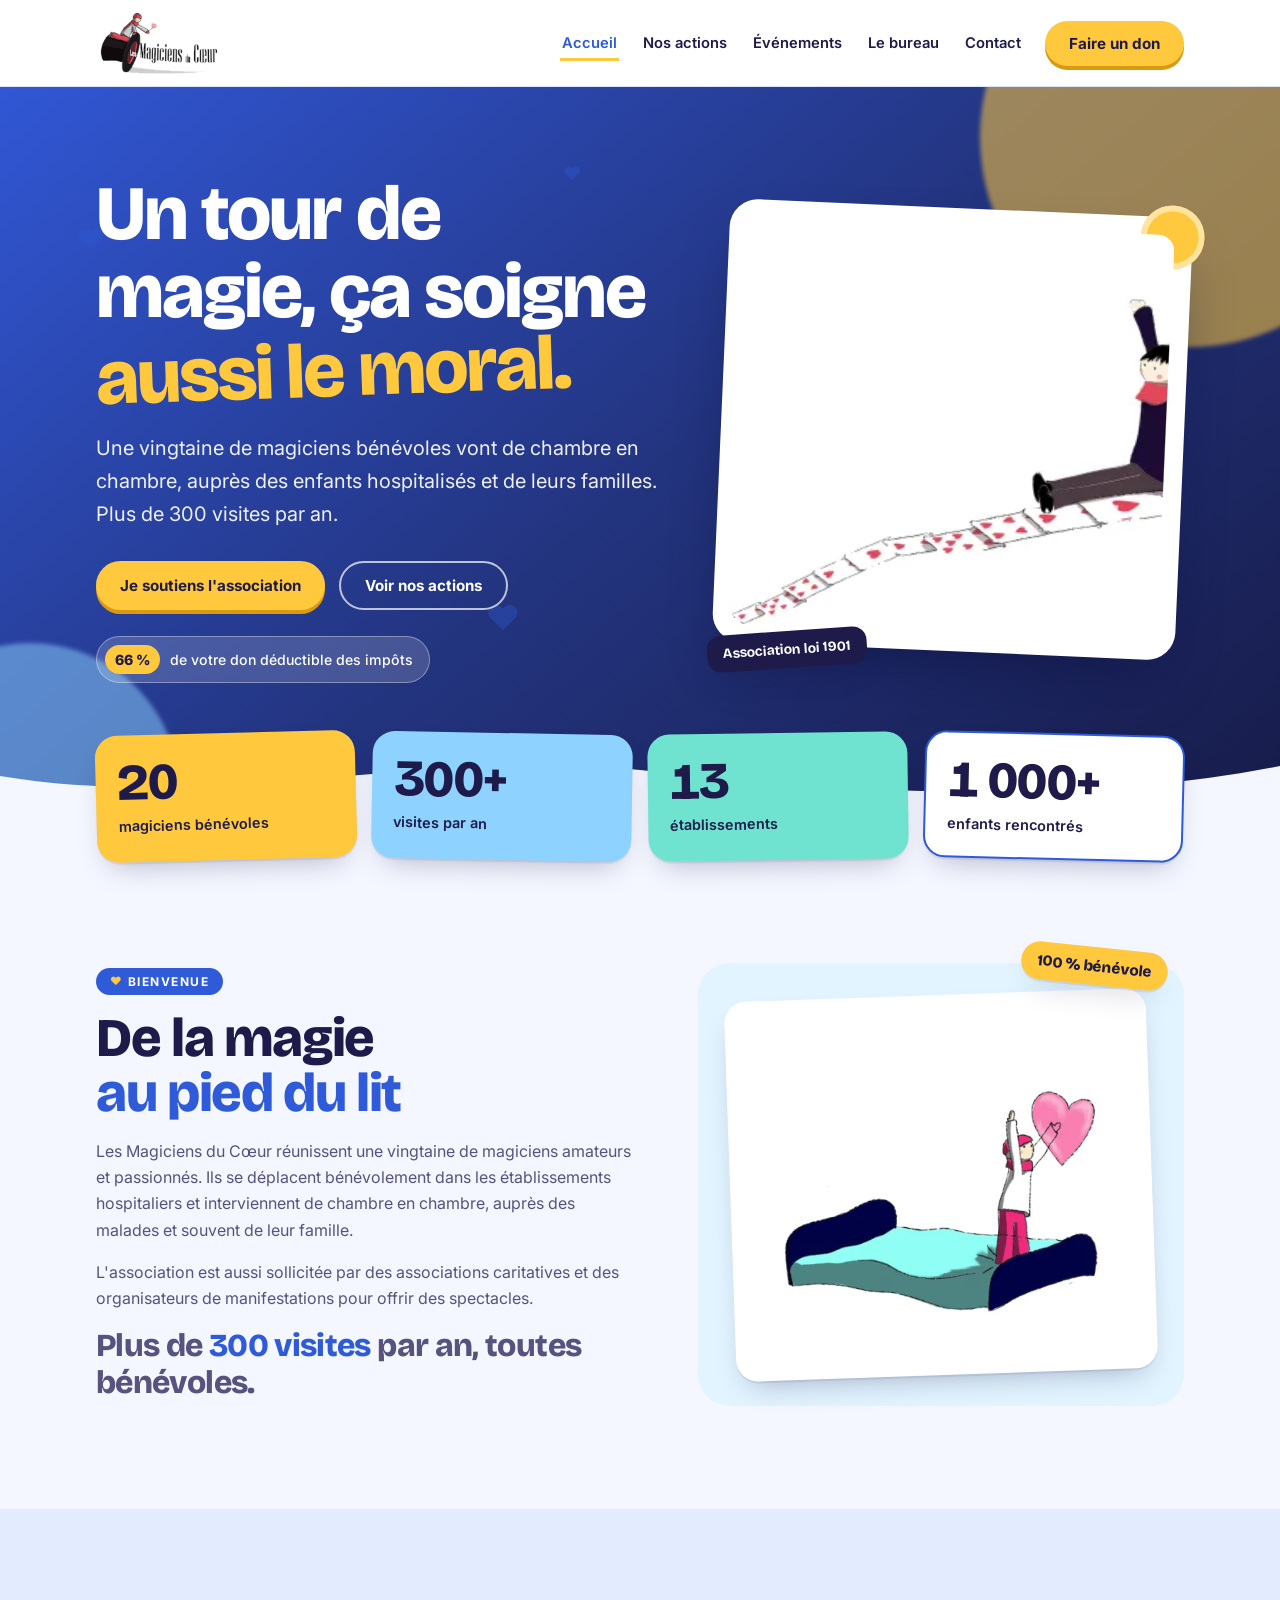
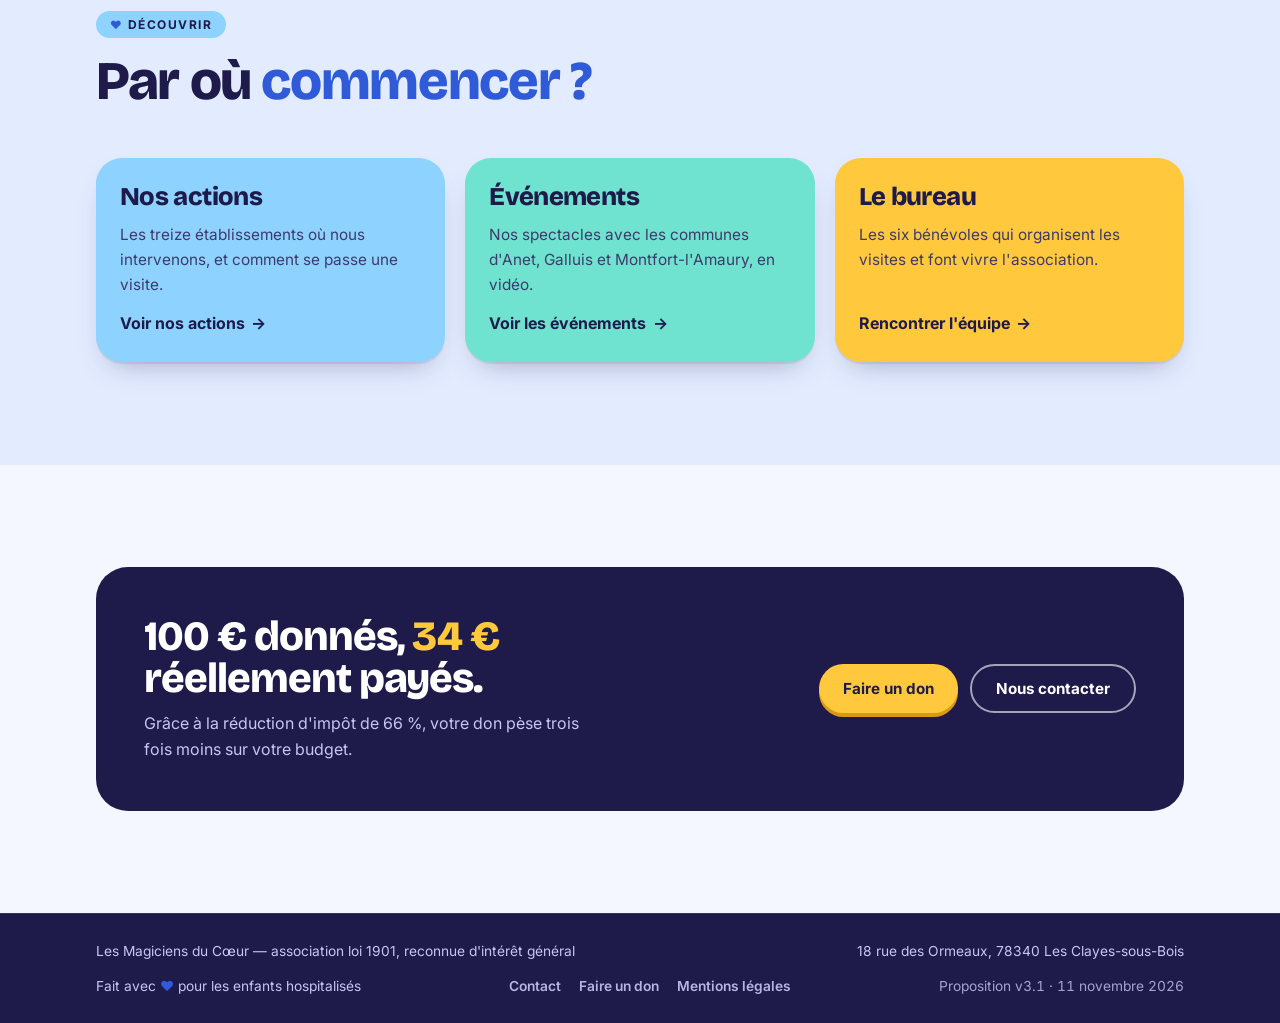
==== index.html @ b3594565 "Mise à jour du site le 12/11/2026 à 11:50 (Éditeur de site)" ====
<!doctype html>
<html lang="fr"><head>
<meta charset="utf-8">
<meta name="viewport" content="width=device-width, initial-scale=1, viewport-fit=cover">
<title>Le site des Magiciens du Cœur</title>
<meta name="description" content="Les Magiciens du Cœur : une vingtaine de magiciens bénévoles qui vont de chambre en chambre auprès des enfants hospitalisés. Plus de 300 visites par an.">
<meta name="theme-color" content="#2F5BD8">
<link rel="icon" type="image/png" href="img/logo.png">
<meta property="og:type" content="website">
<meta property="og:site_name" content="Les Magiciens du Cœur">
<meta property="og:title" content="Le site des Magiciens du Cœur">
<meta property="og:description" content="Les Magiciens du Cœur : une vingtaine de magiciens bénévoles qui vont de chambre en chambre auprès des enfants hospitalisés. Plus de 300 visites par an.">
<meta property="og:image" content="img/logo.png">
<link rel="stylesheet" href="https://fonts.googleapis.com/css2?family=Bricolage+Grotesque:opsz,wght@12..96,600;12..96,800&amp;family=Inter:wght@400;500;600;700&amp;display=swap">
<link rel="stylesheet" href="style.css">
<meta name="editeur-publication" content="rsale1107/magiciensducoeur"></head>
<body>
<a class="skip" href="#contenu">Aller au contenu</a>
<header>
  <div class="wrap nav">
    <a class="brand" href="index.html" aria-label="Les Magiciens du Cœur, accueil"><img src="img/logo.png" alt="Les Magiciens du Cœur"></a>
    <button class="burger" id="burger" type="button" aria-label="Ouvrir le menu" aria-expanded="false" aria-controls="menu">
      <svg viewBox="0 0 24 24" fill="none" stroke="currentColor" stroke-width="2.4" stroke-linecap="round"><path d="M4 7h16M4 12h16M4 17h16"></path></svg>
    </button>
    <nav class="menu" id="menu" aria-label="Menu principal">
      <a class="link" href="index.html" aria-current="page">Accueil</a><a class="link" href="actions.html">Nos actions</a><a class="link" href="evenements.html">Événements</a><a class="link" href="bureau.html">Le bureau</a><a class="link" href="contact.html">Contact</a>
      <a class="btn btn-sun" href="don.html">Faire un don</a>
    </nav>
  </div>
</header>
<main id="contenu">

<section class="hero" id="top">
  <div class="blob b1"></div><div class="blob b2"></div>
  <div class="hearts" aria-hidden="true">
    <span style="left:6%;top:18%;font-size:28px">♥</span>
    <span style="left:44%;top:10%;font-size:18px;animation-delay:-2s">♥</span>
    <span style="left:38%;bottom:22%;font-size:34px;animation-delay:-4s">♥</span>
    <span style="right:8%;bottom:30%;font-size:22px;animation-delay:-6s">♥</span>
  </div>
  <div class="wrap">
    <div class="hero-in">
      <div>
        <h1>Un tour de magie, ça soigne <span class="y">aussi&nbsp;le&nbsp;moral.</span></h1>
        <p class="sub">Une vingtaine de magiciens bénévoles vont de chambre en chambre, auprès des enfants hospitalisés et de leurs familles. Plus de 300 visites par an.</p>
        <div class="hero-cta">
          <a class="btn btn-sun" href="don.html">Je soutiens l'association</a>
          <a class="btn hero-ghost" href="actions.html">Voir nos actions</a>
        </div>
        <div class="hero-badge"><b>66 %</b> de votre don déductible des impôts</div>
      </div>
      <div class="stage">
        <div class="stage-card">
          <div class="sprite"><img src="img/anim.webp" alt="Petit magicien qui glisse sur un chemin de cartes, un ballon en forme de cœur à la main"></div>
        </div>
        <div class="stage-cap">Association loi 1901</div>
      </div>
    </div>
  </div>
  <svg class="wave" viewBox="0 0 1440 56" preserveAspectRatio="none" aria-hidden="true"><path d="M0 28 C 240 64 480 0 720 22 S 1200 60 1440 18 L1440 56 L0 56 Z"></path></svg>
</section>

<div class="wrap">
  <div class="figs">
    <div class="fig"><b>20</b><span>magiciens bénévoles</span></div>
    <div class="fig"><b>300+</b><span>visites par an</span></div>
    <div class="fig"><b>13</b><span>établissements</span></div>
    <div class="fig"><b>1 000+</b><span>enfants rencontrés</span></div>
  </div>
</div>

<section>
  <div class="wrap sec">
    <div class="mission">
      <div class="prose">
        <span class="tag">Bienvenue</span>
        <h2>De la magie <span class="hl">au pied du lit</span></h2>
        <p>Les Magiciens du Cœur réunissent une vingtaine de magiciens amateurs et passionnés. Ils se déplacent bénévolement dans les établissements hospitaliers et interviennent de chambre en chambre, auprès des malades et souvent de leur famille.</p>
        <p>L'association est aussi sollicitée par des associations caritatives et des organisateurs de manifestations pour offrir des spectacles.</p>
        <p class="quote">Plus de <em>300 visites</em> par an, toutes bénévoles.</p>
      </div>
      <div class="illus">
        <div class="frame"><img src="img/perso1.webp" alt="Illustration : un enfant debout sur son lit d'hôpital lève les bras vers un grand cœur rose"></div>
        <span class="sticker">100 % bénévole</span>
      </div>
    </div>
  </div>
</section>

<section class="band-sky">
  <div class="wrap sec">
    <div class="head">
      <span class="tag sky">Découvrir</span>
      <h2>Par où <span class="hl">commencer ?</span></h2>
    </div>
    <div class="doors">
      <a class="door" href="actions.html"><h3>Nos actions</h3><p>Les treize établissements où nous intervenons, et comment se passe une visite.</p><span class="go">Voir nos actions</span></a>
      <a class="door" href="evenements.html"><h3>Événements</h3><p>Nos spectacles avec les communes d'Anet, Galluis et Montfort-l'Amaury, en vidéo.</p><span class="go">Voir les événements</span></a>
      <a class="door" href="bureau.html"><h3>Le bureau</h3><p>Les six bénévoles qui organisent les visites et font vivre l'association.</p><span class="go">Rencontrer l'équipe</span></a>
    </div>
  </div>
</section>

<section>
  <div class="wrap sec">
    <div class="cta">
      <div><h2>100 € donnés, <span class="y">34 €</span> réellement payés.</h2><p>Grâce à la réduction d'impôt de 66 %, votre don pèse trois fois moins sur votre budget.</p></div>
      <div class="btns"><a class="btn btn-sun" href="don.html">Faire un don</a><a class="btn ghost" href="contact.html">Nous contacter</a></div>
    </div>
  </div>
</section>
</main>
<footer>
  <div class="wrap foot">
    <span>Les Magiciens du Cœur — association loi 1901, reconnue d'intérêt général</span>
    <span>18 rue des Ormeaux, 78340 Les Clayes-sous-Bois</span>
    <span>Fait avec <span class="h">♥</span> pour les enfants hospitalisés</span>
    <nav class="foot-links" aria-label="Liens utiles"><a href="contact.html">Contact</a><a href="don.html">Faire un don</a><a href="mentions-legales.html">Mentions légales</a></nav>
    <span class="ver">Proposition v3.1 · 11 novembre 2026</span>
  </div>
</footer>
<script src="site.js"></script>


</body></html>
---- style.css ----
/* Base commune à toutes les pages */
html{-webkit-text-size-adjust:100%}
:root{padding-top:env(safe-area-inset-top,0px);padding-bottom:env(safe-area-inset-bottom,0px)}
body{margin:0}
[hidden]{display:none!important}

/* Layout : bandes de couleur franches empilées comme un jeu de cartes, illustrations d'origine en vedette, contenu sur 1120px */
:root{
  --bg:#F4F7FF;
  --surface:#FFFFFF;
  --ink:#1E1B4B;
  --ink-soft:#57537E;
  --blue:#2F5BD8;
  --heart:#2F5BD8;
  --blue-deep:#1D3FA6;
  --blue-pale:#E3ECFF;
  --sky:#8ED2FF;
  --sky-pale:#E2F4FF;
  --sun:#FFC83D;
  --sun-pale:#FFF1C9;
  --mint:#6FE3CF;
  --mint-pale:#DDF8F3;
  --navy:#1E1B4B;
  --on-color:#1E1B4B;
  --on-navy:#FFFFFF;
  --on-navy-soft:#C9C5F0;
  --line:#DCE4F5;
  --shadow:0 2px 0 rgba(30,27,75,.08), 0 14px 30px -14px rgba(30,27,75,.35);
  --f-display:"Bricolage Grotesque","Avenir Next","Segoe UI",system-ui,sans-serif;
  --f-body:"Inter",-apple-system,BlinkMacSystemFont,"Segoe UI",Roboto,sans-serif;
}
@media (prefers-color-scheme: dark){
  :root:not([data-theme="light"]){
    --bg:#15132E;
    --surface:#1F1C40;
    --ink:#F4F2FF;
    --ink-soft:#B9B5DA;
    --blue:#7B97FF;
    --heart:#FF4F86;
    --blue-deep:#3F63D9;
    --blue-pale:#1A2350;
    --sky-pale:#182E48;
    --sun-pale:#3A3020;
    --mint-pale:#173A3A;
    --navy:#0C0A22;
    --line:#332F5C;
    --shadow:0 2px 0 rgba(0,0,0,.3), 0 14px 30px -14px rgba(0,0,0,.8);
    color-scheme:dark;
  }
}
:root[data-theme="dark"]{
  --bg:#15132E;
  --surface:#1F1C40;
  --ink:#F4F2FF;
  --ink-soft:#B9B5DA;
  --blue:#7B97FF;
    --heart:#FF4F86;
  --blue-deep:#3F63D9;
  --blue-pale:#1A2350;
  --sky-pale:#182E48;
  --sun-pale:#3A3020;
  --mint-pale:#173A3A;
  --navy:#0C0A22;
  --line:#332F5C;
  --shadow:0 2px 0 rgba(0,0,0,.3), 0 14px 30px -14px rgba(0,0,0,.8);
  color-scheme:dark;
}

*{box-sizing:border-box}
[hidden]{display:none!important}
body{background:var(--bg);color:var(--ink);font-family:var(--f-body);font-size:16px;line-height:1.65;-webkit-font-smoothing:antialiased;overflow-x:hidden}
body::before{content:"";position:fixed;inset:0 0 auto;height:env(safe-area-inset-top,0px);z-index:30;background:var(--surface)}
h1,h2,h3{font-family:var(--f-display);font-weight:800;line-height:1.02;text-wrap:balance;margin:0;letter-spacing:-.025em}
p{margin:0}
a{color:inherit}
img{max-width:100%;display:block}
:focus-visible{outline:3px solid var(--sun);outline-offset:3px;border-radius:6px}

.wrap{width:100%;max-width:1120px;margin-inline:auto;
  padding-left:max(16px,env(safe-area-inset-left,0px));
  padding-right:max(16px,env(safe-area-inset-right,0px))}
.sec{padding-block:clamp(56px,8vw,104px);display:flex;flex-direction:column;gap:clamp(28px,4vw,48px)}
.tag::before{content:"♥";color:var(--heart);font-size:.95em;letter-spacing:0}
.tag:not(.sky):not(.sun):not(.mint)::before{color:var(--sun)}
.tag{display:inline-flex;align-self:flex-start;align-items:center;gap:.5em;font:700 .75rem var(--f-body);letter-spacing:.12em;
  text-transform:uppercase;padding:6px 14px;border-radius:999px;background:var(--blue);color:#fff}
.tag.sky{background:var(--sky);color:var(--on-color)}
.tag.sun{background:var(--sun);color:var(--on-color)}
.tag.mint{background:var(--mint);color:var(--on-color)}
h2{font-size:clamp(2rem,5vw,3.4rem)}
h2 .hl{color:var(--blue)}
.lede{font-size:clamp(1.04rem,1.7vw,1.2rem);color:var(--ink-soft);max-width:60ch}
.head{display:flex;flex-direction:column;gap:16px}

.btn{display:inline-flex;align-items:center;justify-content:center;gap:.5em;font:700 .95rem var(--f-body);padding:13px 24px;
  border-radius:999px;border:0;text-decoration:none;cursor:pointer;transition:transform .18s cubic-bezier(.3,1.6,.5,1),box-shadow .18s}
.btn:hover{transform:translateY(-2px) rotate(-1deg)}
.btn-blue{background:var(--blue);color:#fff;box-shadow:0 4px 0 var(--blue-deep)}
.btn-sun{background:var(--sun);color:var(--on-color);box-shadow:0 4px 0 #D99A12}
.btn-white{background:#fff;color:#1E1B4B;box-shadow:0 4px 0 rgba(30,27,75,.25)}

/* ---------- en-tête ---------- */
header{position:sticky;top:env(safe-area-inset-top,0px);z-index:20;background:var(--surface);border-bottom:1px solid var(--line)}
.nav{display:flex;align-items:center;gap:10px 22px;flex-wrap:wrap;padding-block:10px}
.brand{margin-right:auto;display:flex;align-items:center;text-decoration:none;background:#fff;border-radius:14px;padding:2px 10px 2px 4px}
.brand img{height:62px;width:auto}
.nav a.link{text-decoration:none;font-weight:600;font-size:.92rem;color:var(--ink);padding:6px 2px;background:linear-gradient(var(--sun),var(--sun)) left bottom/0 3px no-repeat;transition:background-size .2s}
.nav a.link:hover{background-size:100% 3px}

/* ---------- ouverture ---------- */
.hero{position:relative;overflow:hidden;background:linear-gradient(140deg,#3157D5 0%,#23347F 52%,#171C4A 100%);color:#fff}
.blob{position:absolute;border-radius:50%;filter:blur(2px);opacity:.9;pointer-events:none}
.blob.b1{width:420px;height:420px;background:var(--sun);right:-120px;top:-160px;opacity:.55}
.blob.b2{width:300px;height:300px;background:var(--sky);left:-120px;bottom:-140px;opacity:.5}
.hearts{position:absolute;inset:0;pointer-events:none}
.hearts span{position:absolute;color:var(--heart);opacity:.35;animation:float 9s ease-in-out infinite}
@keyframes float{0%,100%{transform:translateY(0) rotate(-8deg)}50%{transform:translateY(-18px) rotate(8deg)}}
.hero .wrap{position:relative;z-index:1}
.hero-in{padding-block:clamp(48px,7vw,88px) clamp(80px,10vw,120px);display:grid;grid-template-columns:minmax(0,1.1fr) minmax(0,.9fr);gap:clamp(28px,5vw,60px);align-items:center}
.hero h1{font-size:clamp(2.5rem,6.6vw,4.8rem)}
.hero h1 .y{color:var(--sun);display:inline-block;transform:rotate(-2deg)}
.hero p.sub{font-size:clamp(1.05rem,1.8vw,1.25rem);max-width:44ch;margin-top:22px;color:rgba(255,255,255,.92)}
.hero-cta{display:flex;flex-wrap:wrap;gap:14px;margin-top:30px}
.hero-ghost{color:#fff;border:2px solid rgba(255,255,255,.7);background:transparent}
.hero-badge{margin-top:26px;display:inline-flex;align-items:center;gap:10px;background:rgba(255,255,255,.16);border:1px solid rgba(255,255,255,.35);
  padding:8px 16px 8px 8px;border-radius:999px;font-size:.88rem;font-weight:500}
.hero-badge b{background:var(--sun);color:#1E1B4B;border-radius:999px;padding:3px 10px;font-weight:800}

.stage{position:relative;min-width:0}
.stage-card{background:#fff;border-radius:28px;padding:18px;transform:rotate(2.5deg);box-shadow:0 30px 60px -24px rgba(10,15,60,.65);position:relative}
.stage-card::after{content:"";position:absolute;inset:-12px -12px auto auto;width:64px;height:64px;border-radius:50%;background:var(--sun);
  box-shadow:inset 0 0 0 6px rgba(255,255,255,.5);z-index:-1}
.sprite{position:relative;width:100%;aspect-ratio:300/286;max-width:100%;overflow:hidden;border-radius:16px;background:#fff}
.sprite img{position:absolute;top:0;left:0;height:100%;width:700%;max-width:none;animation:play 3.5s steps(7) infinite}
@keyframes play{from{transform:translateX(0)}to{transform:translateX(-100%)}}
.stage-cap{position:absolute;left:-14px;bottom:-18px;background:var(--navy);color:#fff;font:700 .86rem var(--f-display);padding:10px 16px;border-radius:14px;transform:rotate(-4deg);box-shadow:var(--shadow)}
.wave{position:absolute;left:0;right:0;bottom:-1px;height:56px;width:100%;display:block}
.wave path{fill:var(--bg)}

/* ---------- chiffres ---------- */
.figs{display:grid;grid-template-columns:repeat(4,minmax(0,1fr));gap:16px;margin-top:clamp(-70px,-6vw,-40px);position:relative;z-index:2}
.fig{border-radius:22px;padding:22px 22px 20px;display:flex;flex-direction:column;gap:6px;color:var(--on-color);box-shadow:var(--shadow);min-width:0}
.fig:nth-child(1){background:var(--sun);transform:rotate(-1.5deg)}
.fig:nth-child(2){background:var(--sky);transform:rotate(1deg)}
.fig:nth-child(3){background:var(--mint);transform:rotate(-.8deg)}
.fig:nth-child(4){background:#fff;transform:rotate(1.4deg);border:2px solid var(--blue)}
.fig b{font:800 clamp(2.2rem,4.6vw,3.2rem)/1 var(--f-display);font-variant-numeric:tabular-nums;letter-spacing:-.03em}
.fig span{font-size:.9rem;font-weight:600}

/* ---------- mission ---------- */
.mission{display:grid;grid-template-columns:minmax(0,1.05fr) minmax(0,.95fr);gap:clamp(28px,5vw,64px);align-items:center}
.prose{display:flex;flex-direction:column;gap:16px;min-width:0;max-width:60ch}
.prose p{color:var(--ink-soft)}
.quote{font:800 clamp(1.4rem,2.8vw,2rem)/1.15 var(--f-display);color:var(--ink);letter-spacing:-.02em}
.quote em{font-style:normal;color:var(--blue)}
.illus{background:var(--sky-pale);border-radius:32px;padding:clamp(18px,3vw,32px);position:relative;min-width:0}
.illus .frame{background:#fff;border-radius:22px;padding:14px;transform:rotate(-2deg);box-shadow:var(--shadow)}
.illus .sticker{position:absolute;right:16px;top:-16px;background:var(--sun);color:#1E1B4B;font:800 .95rem var(--f-display);padding:10px 16px;border-radius:999px;transform:rotate(6deg);box-shadow:var(--shadow)}

/* ---------- établissements ---------- */
.band-sky{background:var(--blue-pale)}
.places{display:grid;grid-template-columns:minmax(0,1.3fr) minmax(0,.7fr);gap:clamp(24px,4vw,48px);align-items:center}
.chips{display:flex;flex-wrap:wrap;gap:10px}
.chip{border-radius:999px;padding:9px 16px;font-weight:600;font-size:.92rem;color:var(--on-color);box-shadow:0 2px 0 rgba(30,27,75,.12)}
.chip:nth-child(4n+1){background:var(--sun)}
.chip:nth-child(4n+2){background:var(--sky)}
.chip:nth-child(4n+3){background:var(--mint)}
.chip:nth-child(4n+4){background:#fff;border:2px solid var(--blue);color:#1E1B4B}
.places .pic{background:#fff;border-radius:26px;padding:12px;transform:rotate(3deg);box-shadow:var(--shadow);min-width:0}

/* ---------- parrains ---------- */
.towns{display:grid;grid-template-columns:repeat(3,minmax(0,1fr));gap:20px}
.town{background:var(--surface);border-radius:24px;overflow:hidden;display:flex;flex-direction:column;box-shadow:var(--shadow);min-width:0;border:1px solid var(--line)}
.town .top{height:96px;display:flex;align-items:flex-end;padding:16px 20px;position:relative}
.town:nth-child(1) .top{background:var(--sun)}
.town:nth-child(2) .top{background:var(--sky)}
.town:nth-child(3) .top{background:var(--mint)}
.town .top h3{font-size:1.7rem;color:var(--on-color)}
.town .play{position:absolute;right:18px;top:18px;width:46px;height:46px;border-radius:50%;background:var(--blue);display:grid;place-items:center;
  text-decoration:none;box-shadow:0 4px 0 var(--blue-deep);transition:transform .18s cubic-bezier(.3,1.6,.5,1)}
.town .play:hover{transform:scale(1.1)}
.town .play svg{width:16px;height:16px;margin-left:3px}
.town .body{padding:18px 20px 22px;display:flex;flex-direction:column;gap:12px}
.town .body p{color:var(--ink-soft);font-size:.94rem}
.town .links{display:flex;flex-wrap:wrap;gap:8px 18px}
.town .links a{font-weight:700;font-size:.9rem;color:var(--blue);text-decoration:none}
.town .links a:hover{text-decoration:underline}

/* ---------- bureau ---------- */
.people{display:grid;grid-template-columns:repeat(3,minmax(0,1fr));gap:clamp(18px,3vw,30px)}
.person{border-radius:26px;padding:12px 12px 18px;display:flex;flex-direction:column;gap:14px;box-shadow:var(--shadow);min-width:0;
  transition:transform .25s cubic-bezier(.3,1.6,.5,1)}
.person:nth-child(6n+1){background:var(--blue);transform:rotate(-1.6deg)}
.person:nth-child(6n+2){background:var(--sky);transform:rotate(1.2deg)}
.person:nth-child(6n+3){background:var(--sun);transform:rotate(-.8deg)}
.person:nth-child(6n+4){background:var(--mint);transform:rotate(1.5deg)}
.person:nth-child(6n+5){background:var(--sun);transform:rotate(-1.2deg)}
.person:nth-child(6n+6){background:var(--sky);transform:rotate(.9deg)}
.person:hover{transform:rotate(0) translateY(-4px)}
.person img{width:100%;aspect-ratio:1/1;object-fit:cover;border-radius:18px;background:#fff}
.person .who{padding-inline:8px;display:flex;flex-direction:column;gap:2px;color:#1E1B4B}
.person:nth-child(6n+1) .who{color:#fff}
.person .who b{font:800 1.25rem/1.15 var(--f-display);letter-spacing:-.01em}
.person .who span{font-size:.86rem;font-weight:600;opacity:.85}

/* ---------- don ---------- */
.band-sun{background:var(--sun);color:#1E1B4B}
.band-sun .lede{color:#3E3A6B}
.band-sun h2 .hl{color:#1D3FA6}
.don{display:grid;grid-template-columns:minmax(0,1.05fr) minmax(0,.95fr);gap:clamp(24px,4vw,48px);align-items:start}
.calc{background:#fff;color:#1E1B4B;border-radius:28px;padding:clamp(22px,3vw,32px);display:flex;flex-direction:column;gap:18px;
  box-shadow:0 6px 0 #D99A12,0 30px 50px -30px rgba(120,70,0,.6);min-width:0}
.calc h3{font-size:1.5rem}
.amounts{display:flex;flex-wrap:wrap;gap:8px}
.amt{background:#F4F7FF;border:2px solid #DCE4F5;color:#1E1B4B;border-radius:999px;padding:9px 18px;font:700 .95rem var(--f-body);cursor:pointer;font-variant-numeric:tabular-nums}
.amt:hover{border-color:#2F5BD8}
.amt[aria-pressed="true"]{background:#2F5BD8;border-color:#2F5BD8;color:#fff}
.field{display:flex;flex-direction:column;gap:7px}
.field label{font-size:.78rem;font-weight:700;letter-spacing:.08em;text-transform:uppercase;color:#57537E}
.inputrow{display:flex;align-items:center;gap:10px;border:2px solid #DCE4F5;border-radius:14px;padding:10px 16px;background:#F4F7FF}
.inputrow:focus-within{border-color:#2F5BD8}
.inputrow input{border:0;background:transparent;color:#1E1B4B;font:800 1.6rem var(--f-display);width:100%;min-width:0;font-variant-numeric:tabular-nums}
.inputrow input:focus{outline:none}
.inputrow .cur{font:800 1.5rem var(--f-display);color:#57537E}
.result{background:linear-gradient(135deg,#3B68E8,#1F3FA8);color:#fff;border-radius:18px;padding:20px 22px;display:flex;flex-direction:column;gap:6px}
.result .big{font:800 clamp(2.4rem,5vw,3.2rem)/1 var(--f-display);font-variant-numeric:tabular-nums;letter-spacing:-.03em}
.result .cap{font-size:.9rem;opacity:.92}
.pp{display:flex;align-items:center;justify-content:center;gap:0;white-space:pre-wrap;width:100%;padding:15px 20px;border-radius:999px;
  background:#FFC439;color:#142C8E;font:700 1.02rem var(--f-body);text-decoration:none;box-shadow:0 4px 0 #D9A21E;
  transition:transform .18s cubic-bezier(.3,1.6,.5,1)}
.pp:hover{transform:translateY(-2px)}
.pp .wm{font-style:italic;font-weight:800;letter-spacing:-.01em}
.pp .wm i{font-style:inherit;color:#0070E0}
.pp-note{font-size:.8rem;color:#57537E;text-align:center;margin-top:-8px}
.pp-cfg{font-size:.8rem;color:#9A5B00;background:#FFF1C9;border-radius:10px;padding:8px 12px;text-align:center;margin-top:-8px}
.ver{font-variant-numeric:tabular-nums;opacity:.8}
.fineprint{font-size:.78rem;color:#57537E;line-height:1.6}
.side{display:flex;flex-direction:column;gap:18px;min-width:0}
.addr{background:#1E1B4B;color:#fff;border-radius:24px;padding:22px 24px;display:flex;flex-direction:column;gap:3px;transform:rotate(-1deg)}
.addr .lbl{font:700 .75rem var(--f-body);letter-spacing:.12em;text-transform:uppercase;color:var(--sun);margin-bottom:8px}
.addr b{font:800 1.15rem var(--f-display)}
.addr .line{color:#C9C5F0}
.copy{align-self:flex-start;margin-top:14px;background:transparent;border:2px solid rgba(255,255,255,.4);color:#fff;border-radius:999px;padding:7px 16px;font:700 .85rem var(--f-body);cursor:pointer}
.copy:hover{border-color:var(--sun)}
.side p{color:#3E3A6B}

/* ---------- contact ---------- */
.band-navy{background:var(--navy);color:var(--on-navy);position:relative;overflow:hidden}
.band-navy .lede{color:var(--on-navy-soft)}
.band-navy h2 .hl{color:var(--sun)}
.contact{display:grid;grid-template-columns:minmax(0,.8fr) minmax(0,1.2fr);gap:clamp(24px,4vw,56px);align-items:start}
.contact .illu{background:#fff;border-radius:24px;padding:12px;transform:rotate(-3deg);max-width:320px}
.form{display:grid;grid-template-columns:repeat(2,minmax(0,1fr));gap:14px;min-width:0}
.form .full{grid-column:1/-1}
.form label{display:block;margin-bottom:6px;font-size:.78rem;font-weight:700;letter-spacing:.08em;text-transform:uppercase;color:var(--on-navy-soft)}
.form input,.form select,.form textarea{width:100%;min-width:0;background:rgba(255,255,255,.08);color:#fff;border:2px solid rgba(255,255,255,.2);
  border-radius:14px;padding:12px 15px;font:400 1rem var(--f-body)}
.form input:focus,.form select:focus,.form textarea:focus{outline:none;border-color:var(--sky)}
.form textarea{min-height:140px;resize:vertical}
.form input::placeholder,.form textarea::placeholder{color:rgba(255,255,255,.45)}
.form select{appearance:none;background-image:linear-gradient(45deg,transparent 50%,#C9C5F0 50%),linear-gradient(135deg,#C9C5F0 50%,transparent 50%);
  background-position:calc(100% - 20px) 50%,calc(100% - 14px) 50%;background-size:6px 6px,6px 6px;background-repeat:no-repeat;padding-right:40px}
.form select option{background:#1E1B4B;color:#fff}
.sent{background:var(--blue);border-radius:24px;padding:24px;display:flex;flex-direction:column;gap:8px}
.sent b{font:800 1.5rem var(--f-display)}

footer{background:var(--navy);color:var(--on-navy-soft);font-size:.86rem;border-top:1px solid rgba(255,255,255,.1)}
.foot{padding-block:26px;display:flex;flex-wrap:wrap;gap:12px 28px;justify-content:space-between;align-items:center}
.foot .h{color:var(--heart)}

@media (max-width:900px){
  .hero-in,.mission,.places,.don,.contact{grid-template-columns:minmax(0,1fr)}
  .stage{max-width:420px;margin-inline:auto;width:100%}
  .figs{grid-template-columns:repeat(2,minmax(0,1fr))}
  .towns,.people{grid-template-columns:repeat(2,minmax(0,1fr))}
  .places .pic{max-width:420px}
  .contact .illu{display:none}
}
@media (max-width:560px){
  .towns,.people,.form{grid-template-columns:minmax(0,1fr)}
  .people{max-width:360px;margin-inline:auto;width:100%}
  .brand img{height:52px}
  .nav a.link{font-size:.84rem}
  .nav .btn{padding:10px 16px;font-size:.86rem}
}
@media (prefers-reduced-motion:reduce){
  *{animation:none!important;transition:none!important}
  .sprite img{transform:translateX(-42.857%)}
}

/* ---------- navigation ---------- */
.nav a.link[aria-current="page"]{background-size:100% 3px;color:var(--blue)}
.burger{display:none;margin-left:auto;background:transparent;border:2px solid var(--line);border-radius:12px;width:44px;height:44px;cursor:pointer;color:var(--ink);align-items:center;justify-content:center}
.burger svg{width:22px;height:22px}
.menu{display:flex;align-items:center;gap:6px 22px;flex-wrap:wrap}
@media (max-width:860px){
  .burger{display:inline-flex}
  .brand{margin-right:0}
  .menu{display:none;width:100%;flex-direction:column;align-items:stretch;gap:2px;padding-block:8px 14px}
  .menu.open{display:flex}
  .nav a.link{padding:12px 4px;font-size:1rem;border-bottom:1px solid var(--line);background:none}
  .nav a.link[aria-current="page"]{color:var(--blue);background:none}
  .menu .btn{margin-top:10px}
}

/* ---------- en-tête des pages intérieures ---------- */
.phero{position:relative;overflow:hidden;background:linear-gradient(140deg,#3157D5 0%,#23347F 52%,#171C4A 100%);color:#fff}
.phero .wrap{position:relative;z-index:1}
.phero-in{padding-block:clamp(44px,6vw,72px) clamp(72px,9vw,104px);display:flex;flex-direction:column;gap:16px;max-width:760px}
.phero h1{font-size:clamp(2.3rem,6vw,4rem)}
.phero h1 .y{color:var(--sun)}
.phero p{font-size:clamp(1.04rem,1.7vw,1.2rem);color:rgba(255,255,255,.88);max-width:56ch}
.crumb{font-size:.86rem;color:rgba(255,255,255,.75)}
.crumb a{color:#fff;font-weight:600;text-decoration:none}
.crumb a:hover{text-decoration:underline}

.phero .blob.b1{opacity:.28}
.phero:has(+ .band-sun) .wave path{fill:var(--sun)}
.phero:has(+ .band-navy) .wave path{fill:var(--navy)}
.phero:has(+ .band-sky) .wave path{fill:var(--blue-pale)}

/* ---------- cartes d'orientation (accueil) ---------- */
.doors{display:grid;grid-template-columns:repeat(3,minmax(0,1fr));gap:20px}
.door{border-radius:26px;padding:26px 24px;display:flex;flex-direction:column;gap:12px;text-decoration:none;color:#1E1B4B;box-shadow:var(--shadow);
  transition:transform .22s cubic-bezier(.3,1.6,.5,1);min-width:0}
.door:hover{transform:translateY(-4px) rotate(-.6deg)}
.door:nth-child(1){background:var(--sky)}
.door:nth-child(2){background:var(--mint)}
.door:nth-child(3){background:var(--sun)}
.door h3{font-size:1.6rem}
.door p{font-size:.96rem;color:#3E3A6B}
.door .go{margin-top:auto;font-weight:700;display:inline-flex;align-items:center;gap:.4em}
.door .go::after{content:"→";transition:transform .2s}
.door:hover .go::after{transform:translateX(4px)}

/* ---------- bandeau d'appel ---------- */
.cta{background:var(--navy);color:#fff;border-radius:32px;padding:clamp(28px,4vw,48px);display:flex;flex-wrap:wrap;gap:20px 32px;align-items:center;justify-content:space-between;position:relative;overflow:hidden}
.cta h2{font-size:clamp(1.7rem,3.6vw,2.6rem);max-width:20ch}
.cta h2 .y{color:var(--sun)}
.cta p{color:#C9C5F0;margin-top:10px;max-width:46ch}
.cta .btns{display:flex;flex-wrap:wrap;gap:12px}
.cta .ghost{color:#fff;border:2px solid rgba(255,255,255,.6);background:transparent}

/* ---------- événements ---------- */
.empty{border:2px dashed var(--line);border-radius:28px;padding:clamp(26px,4vw,40px);display:grid;grid-template-columns:auto minmax(0,1fr);gap:20px 28px;align-items:center;background:var(--surface)}
.empty .cal{width:92px;height:100px;border-radius:18px;background:#fff;box-shadow:var(--shadow);overflow:hidden;display:flex;flex-direction:column;text-align:center;color:#1E1B4B}
.empty .cal b{background:var(--heart);color:#fff;font:800 .8rem var(--f-body);letter-spacing:.12em;padding:6px 0;text-transform:uppercase}
.empty .cal span{font:800 2.4rem/1 var(--f-display);margin:auto}
.empty h3{font-size:1.5rem}
.empty p{color:var(--ink-soft);margin-top:8px;max-width:56ch}
.empty .btn{margin-top:16px}
.kinds{display:grid;grid-template-columns:repeat(3,minmax(0,1fr));gap:16px}
.kind{background:var(--surface);border:1px solid var(--line);border-radius:22px;padding:22px;display:flex;flex-direction:column;gap:8px;min-width:0}
.kind h3{font-size:1.2rem}
.kind p{color:var(--ink-soft);font-size:.95rem}
.kind .dot{width:40px;height:40px;border-radius:12px;display:grid;place-items:center;font-size:1.2rem;color:#1E1B4B}
.kind:nth-child(1) .dot{background:var(--sky)}
.kind:nth-child(2) .dot{background:var(--mint)}
.kind:nth-child(3) .dot{background:var(--sun)}

/* ---------- contact ---------- */
.coords{display:flex;flex-direction:column;gap:14px}
.coord{background:rgba(255,255,255,.07);border:1px solid rgba(255,255,255,.16);border-radius:18px;padding:16px 18px;display:flex;flex-direction:column;gap:2px}
.coord .lbl{font:700 .74rem var(--f-body);letter-spacing:.12em;text-transform:uppercase;color:var(--sun)}
.coord span{color:#fff}

@media (max-width:900px){
  .doors,.kinds{grid-template-columns:minmax(0,1fr)}
  .empty{grid-template-columns:minmax(0,1fr)}
}

/* ===== v3.1 ===== */
.skip{position:absolute;left:12px;top:-60px;z-index:100;background:var(--sun);color:#1E1B4B;font-weight:700;padding:10px 16px;border-radius:10px;text-decoration:none}
.skip:focus{top:calc(12px + env(safe-area-inset-top,0px))}
.foot-links{display:flex;flex-wrap:wrap;gap:6px 18px}
.foot-links a{color:inherit;font-weight:600;text-decoration:none;opacity:.9}
.foot-links a:hover{text-decoration:underline;opacity:1}
.town .thumb{position:relative;display:block;aspect-ratio:16/9;overflow:hidden;background:#1E1B4B;text-decoration:none}
.town .thumb img{width:100%;height:100%;object-fit:cover;display:block;transition:transform .4s ease}
.town .thumb:hover img{transform:scale(1.05)}
.town .thumb::after{content:"";position:absolute;inset:0;background:linear-gradient(180deg,rgba(30,27,75,0) 40%,rgba(30,27,75,.75))}
.town .tplay{position:absolute;left:50%;top:50%;width:64px;height:64px;margin:-32px 0 0 -32px;border-radius:50%;background:rgba(47,91,216,.92);display:grid;place-items:center;z-index:1;box-shadow:0 8px 20px rgba(0,0,0,.35)}
.town .tplay svg{width:22px;height:22px;margin-left:4px}
.town .tcap{position:absolute;left:16px;bottom:12px;z-index:1;color:#fff;font-weight:700;font-size:.9rem}
.form-cfg{font-size:.85rem;color:#9A5B00;background:#FFF1C9;border-radius:10px;padding:10px 14px;margin:0}
.legal{display:grid;grid-template-columns:repeat(2,minmax(0,1fr));gap:18px}
.legal .lg{background:var(--surface);border:1px solid var(--line);border-radius:20px;padding:22px 24px;display:flex;flex-direction:column;gap:8px;min-width:0}
.legal .lg h2{font-size:1.15rem}
.legal .lg p{color:var(--ink-soft);font-size:.95rem}
.todo{background:#FFF1C9;color:#9A5B00;border-radius:6px;padding:0 6px;font-weight:600}
@media (max-width:700px){.legal{grid-template-columns:minmax(0,1fr)}}
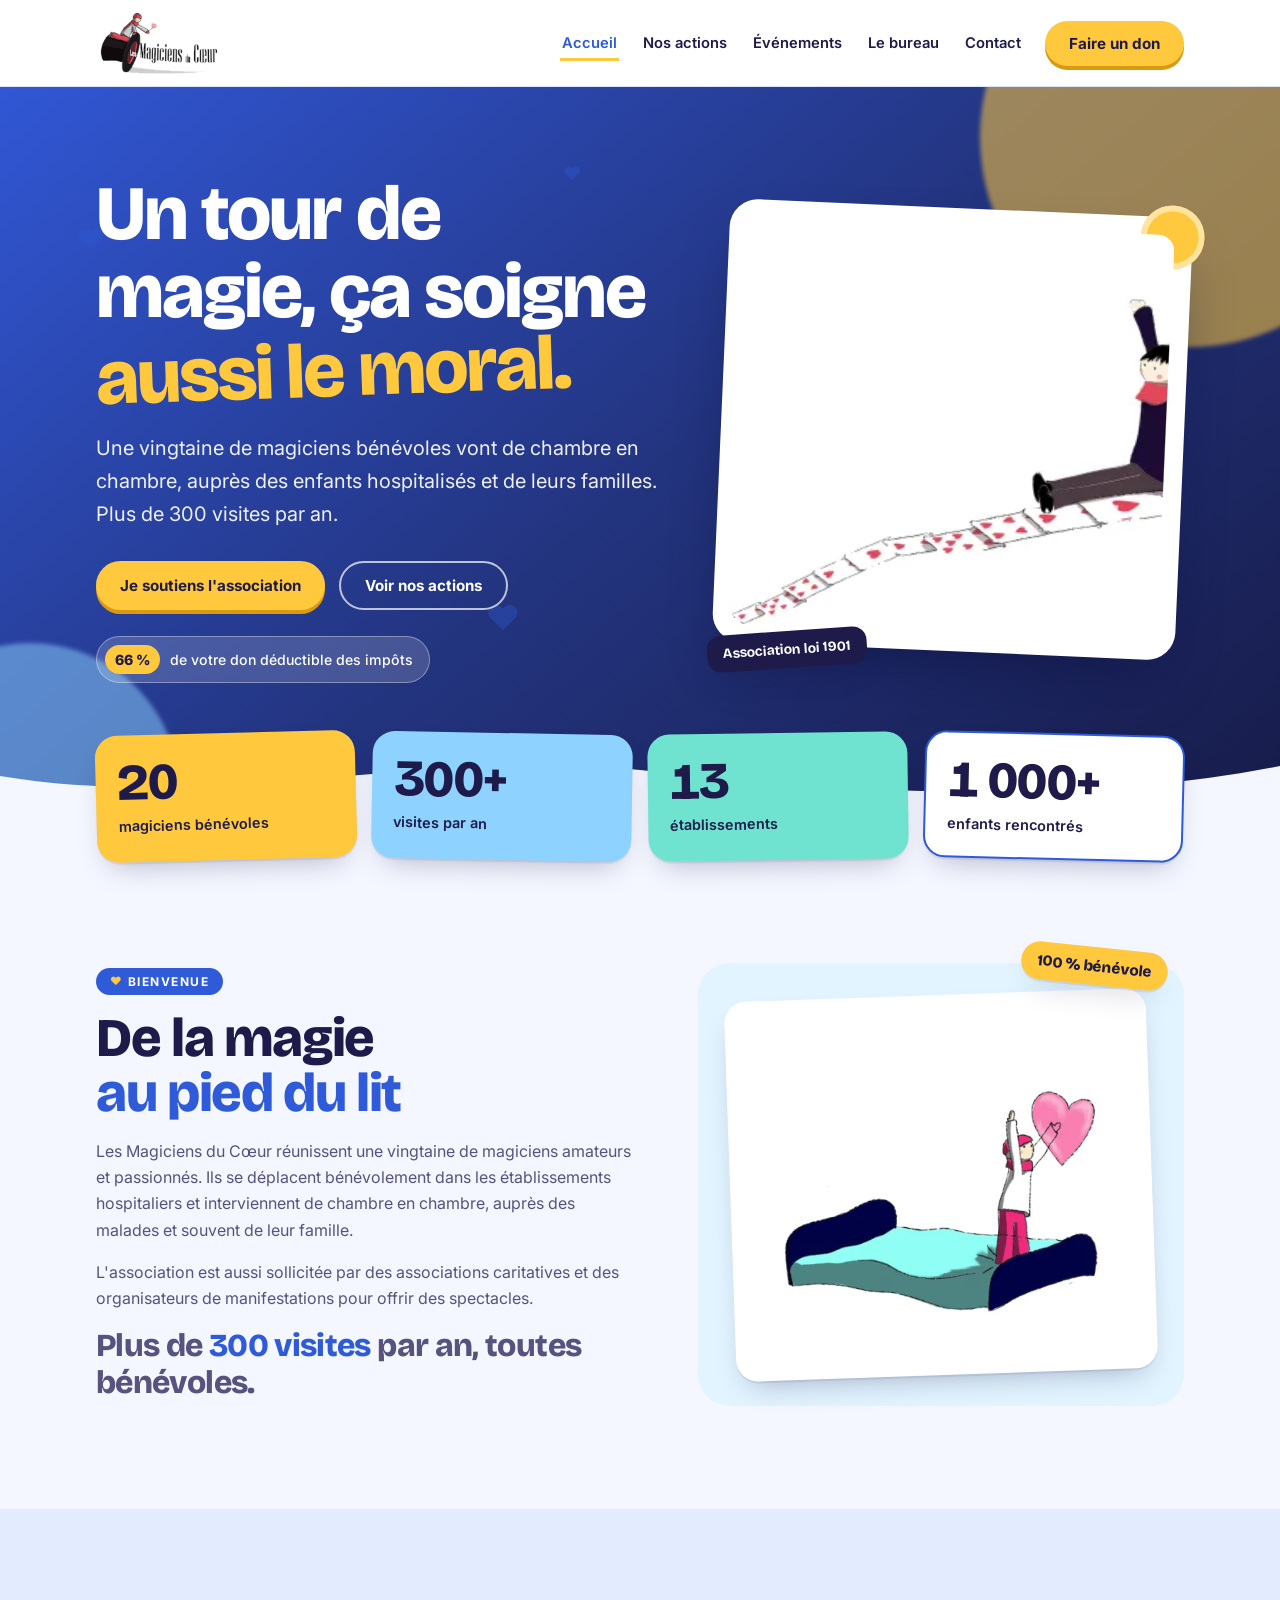
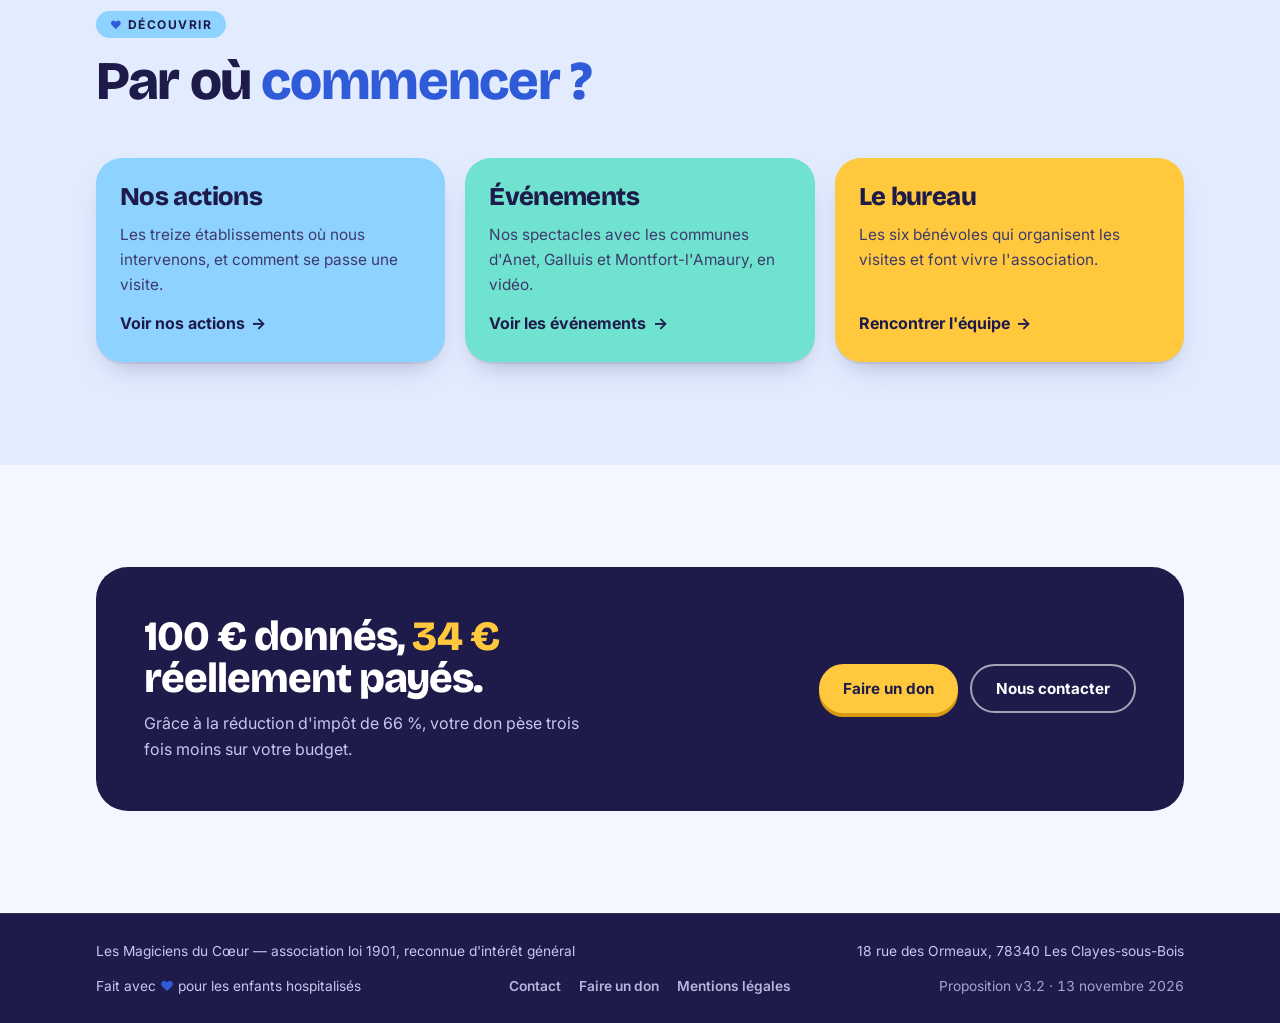
==== commit 72c7115a: "Mise à jour du site par stéphane le 13/11/2026 à 15:27 (Éditeur de site)" ====
--- a/index.html
+++ b/index.html
@@ -116,7 +116,7 @@
     <span>18 rue des Ormeaux, 78340 Les Clayes-sous-Bois</span>
     <span>Fait avec <span class="h">♥</span> pour les enfants hospitalisés</span>
     <nav class="foot-links" aria-label="Liens utiles"><a href="contact.html">Contact</a><a href="don.html">Faire un don</a><a href="mentions-legales.html">Mentions légales</a></nav>
-    <span class="ver">Proposition v3.1 · 11 novembre 2026</span>
+    <span class="ver">Proposition v3.2 · 13 novembre 2026</span>
   </div>
 </footer>
 <script src="site.js"></script>
